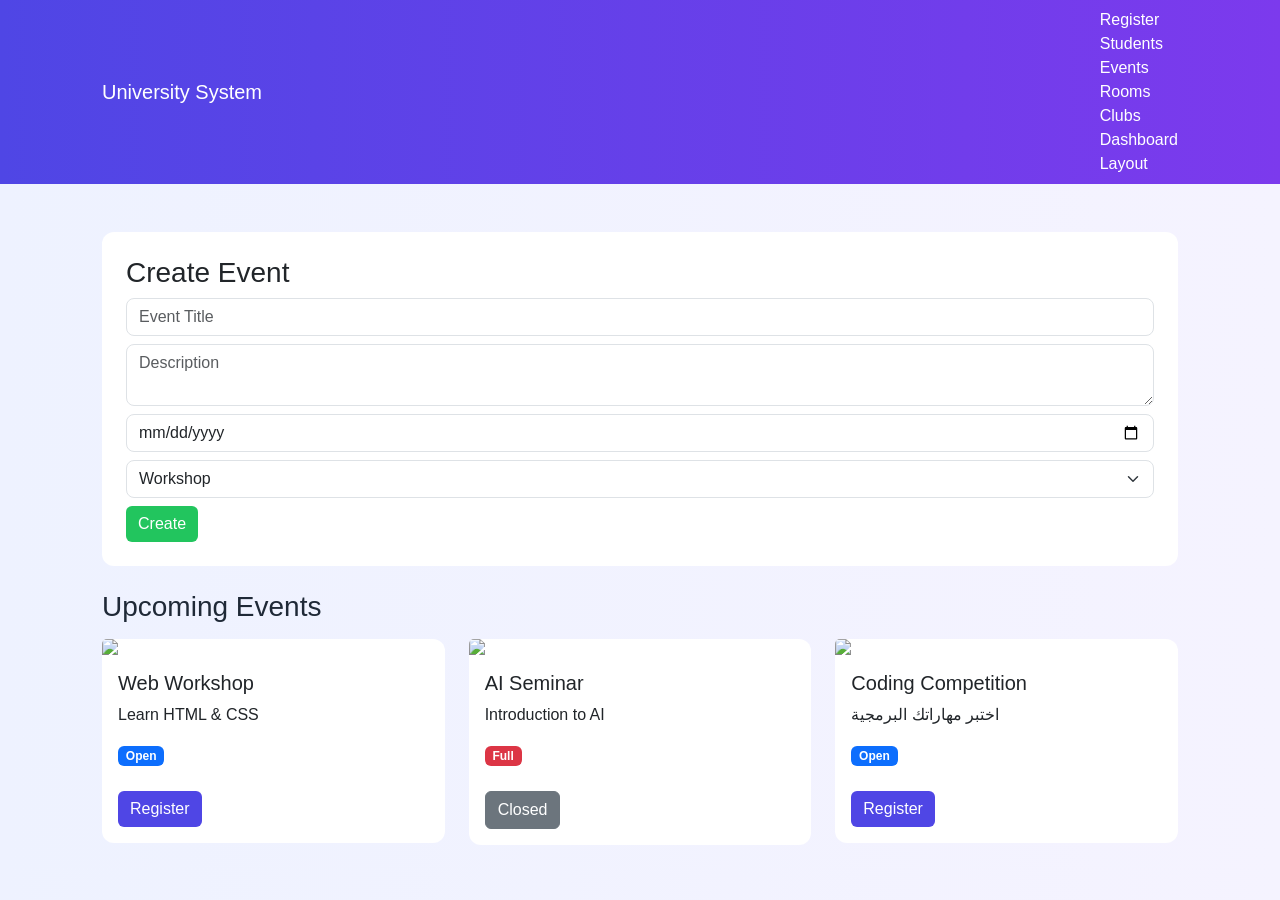
==== events.html @ 8670e911 "Add files via upload" ====
<!DOCTYPE html>
<html lang="en">
<head>
  <meta charset="UTF-8">
  <title>Events</title>

  <!-- Bootstrap -->
  <link href="https://cdn.jsdelivr.net/npm/bootstrap@5.3.0/dist/css/bootstrap.min.css" rel="stylesheet">
</head>

<body>

<!-- Navbar -->
<nav class="navbar navbar-expand-lg navbar-dark bg-primary">
  <div class="container">
    <a class="navbar-brand" href="#">University System</a>

    <div>
      <a class="nav-link text-white" href="index.html">Register</a>
      <a class="nav-link text-white" href="students.html">Students</a>
      <a class="nav-link text-white" href="events.html">Events</a>
      <a class="nav-link text-white" href="room.html">Rooms</a>
      <a class="nav-link text-white" href="clubs.html">Clubs</a>
      <a class="nav-link text-white" href="dashboard.html">Dashboard</a>
      <a class="nav-link text-white" href="layout.html">Layout</a>
    </div>
  </div>
</nav>

<!-- Event Form -->
<div class="container mt-5">
  <div class="card p-4 mb-4">
    <h3>Create Event</h3>

    <form>
      <input class="form-control mb-2" placeholder="Event Title" required>
      <textarea class="form-control mb-2" placeholder="Description" required></textarea>
      <input type="date" class="form-control mb-2" required>

      <select class="form-select mb-2">
        <option>Workshop</option>
        <option>Seminar</option>
      </select>

      <button class="btn btn-success">Create</button>
    </form>
  </div>

  <!-- Event Gallery -->
  <h3 class="mb-3">Upcoming Events</h3>

  <div class="row">

    <!-- Event 1 -->
    <div class="col-md-4 mb-4">
      <div class="card">
        <img src="https://via.placeholder.com/300" class="card-img-top">

        <div class="card-body">
          <h5 class="card-title">Web Workshop</h5>
          <p class="card-text">Learn HTML & CSS</p>

          <span class="badge bg-primary">Open</span>

          <br><br>
          <button class="btn btn-primary">Register</button>
        </div>
      </div>
    </div>

    <!-- Event 2 -->
    <div class="col-md-4 mb-4">
      <div class="card">
        <img src="https://via.placeholder.com/300" class="card-img-top">

        <div class="card-body">
          <h5 class="card-title">AI Seminar</h5>
          <p class="card-text">Introduction to AI</p>

          <span class="badge bg-danger">Full</span>

          <br><br>
          <button class="btn btn-secondary">Closed</button>
        </div>
      </div>
    </div>

    <link rel="stylesheet" href="style.css">

    <!-- Event 3 -->
    <div class="col-md-4 mb-4">
      <div class="card">
        <img src="https://via.placeholder.com/300" class="card-img-top">

        <div class="card-body">
          <h5 class="card-title">Coding Competition</h5>
          <p class="card-text">اختبر مهاراتك البرمجية</p>

          <span class="badge bg-primary">Open</span>

          <br><br>
          <button class="btn btn-primary">Register</button>
        </div>
      </div>
    </div>

  </div>
</div>

</body>
</html>
---- style.css ----
:root {
  --primary: #4f46e5;
  --secondary: #7c3aed;
  --success: #22c55e;
  --danger: #ef4444;
  --light-bg: #f8fafc;
  --card-bg: #ffffff;
  --text-dark: #1f2937;
}


body {
  font-family: 'Segoe UI', sans-serif;
  background: linear-gradient(to right, #eef2ff, #f5f3ff);
  color: var(--text-dark);
  margin: 0;
}


.navbar {
  background: linear-gradient(90deg, var(--primary), var(--secondary)) !important;
}

.navbar .nav-link {
  margin-left: 10px;
  transition: 0.3s;
}

.navbar .nav-link:hover {
  opacity: 0.8;
}


.card {
  border-radius: 12px;
  border: none;
  background: var(--card-bg);
  width: 100%; 
  transition: 0.3s;
}

.card:hover {
  transform: translateY(-5px);
}


form {
  background: white;
  border-radius: 12px;
}


.form-control,
.form-select {
  border-radius: 8px;
}

.form-control:focus,
.form-select:focus {
  border-color: var(--primary);
  box-shadow: 0 0 0 0.2rem rgba(79, 70, 229, 0.2);
}


.btn-primary {
  background-color: var(--primary);
  border: none;
}

.btn-success {
  background-color: var(--success);
  border: none;
}

.btn-danger {
  background-color: var(--danger);
  border: none;
}


.badge {
  border-radius: 6px;
  font-size: 12px;
}


.table thead {
  background: var(--primary);
  color: white;
}


.container {
  max-width: 1100px;
}


.rooms-container {
  display: flex;
  gap: 20px;
  flex-wrap: wrap;
  justify-content: center;
}


.card {
  max-width: 100%;
}
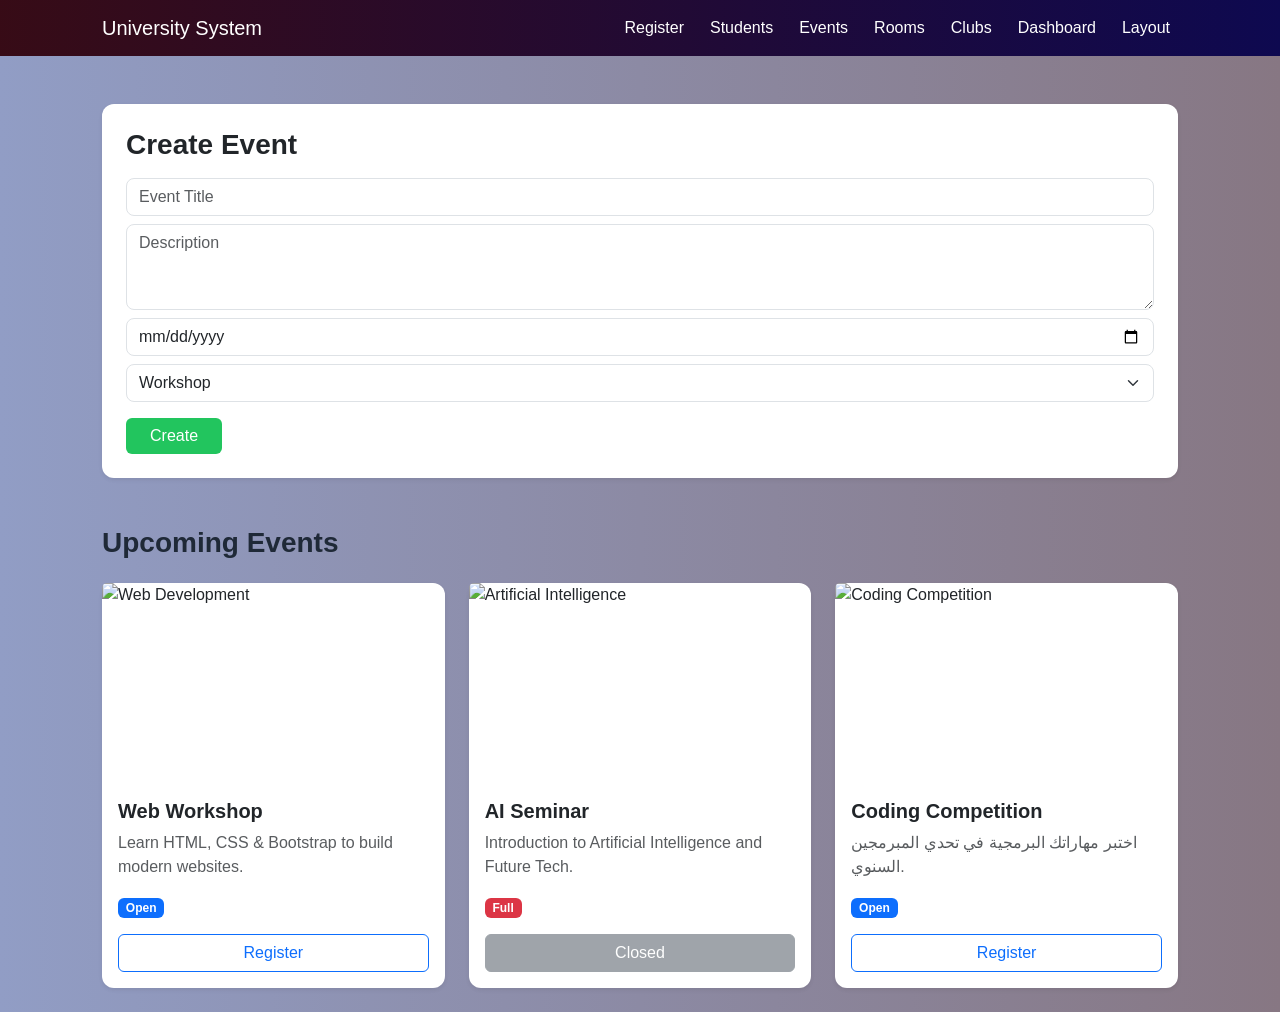
==== commit 3b767141: "fixed css add imges" ====
--- a/events.html
+++ b/events.html
@@ -2,104 +2,90 @@
 <html lang="en">
 <head>
   <meta charset="UTF-8">
-  <title>Events</title>
+  <title>Events - University System</title>
+  <link href="https://cdn.jsdelivr.net/npm/bootstrap@5.3.0/dist/css/bootstrap.min.css" rel="stylesheet">
+  <link rel="stylesheet" href="style.css">
+  <style>
+    /* لمسة إضافية لتوحيد حجم الصور */
+    .card-img-top {
+        height: 200px;
+        object-fit: cover; /* عشان الصورة ما تطلعش مضغوطة */
+    }
+  </style>
+</head>
+<body class="bg-light">
 
-  <!-- Bootstrap -->
-  <link href="https://cdn.jsdelivr.net/npm/bootstrap@5.3.0/dist/css/bootstrap.min.css" rel="stylesheet">
-</head>
-
-<body>
-
-<!-- Navbar -->
 <nav class="navbar navbar-expand-lg navbar-dark bg-primary">
   <div class="container">
     <a class="navbar-brand" href="#">University System</a>
-
-    <div>
-      <a class="nav-link text-white" href="index.html">Register</a>
-      <a class="nav-link text-white" href="students.html">Students</a>
-      <a class="nav-link text-white" href="events.html">Events</a>
-      <a class="nav-link text-white" href="room.html">Rooms</a>
-      <a class="nav-link text-white" href="clubs.html">Clubs</a>
-      <a class="nav-link text-white" href="dashboard.html">Dashboard</a>
-      <a class="nav-link text-white" href="layout.html">Layout</a>
+    <div class="ms-auto d-flex">
+      <a class="nav-link text-white px-2" href="index.html">Register</a>
+      <a class="nav-link text-white px-2" href="students.html">Students</a>
+      <a class="nav-link text-white px-2" href="events.html">Events</a>
+      <a class="nav-link text-white px-2" href="room.html">Rooms</a>
+      <a class="nav-link text-white px-2" href="clubs.html">Clubs</a>
+      <a class="nav-link text-white px-2" href="dashboard.html">Dashboard</a>
+      <a class="nav-link text-white px-2" href="layout.html">Layout</a>
     </div>
   </div>
 </nav>
 
-<!-- Event Form -->
 <div class="container mt-5">
-  <div class="card p-4 mb-4">
-    <h3>Create Event</h3>
-
+  <div class="card p-4 mb-5 shadow-sm">
+    <h3 class="fw-bold mb-3">Create Event</h3>
     <form>
       <input class="form-control mb-2" placeholder="Event Title" required>
-      <textarea class="form-control mb-2" placeholder="Description" required></textarea>
+      <textarea class="form-control mb-2" placeholder="Description" rows="3" required></textarea>
       <input type="date" class="form-control mb-2" required>
-
-      <select class="form-select mb-2">
+      <select class="form-select mb-3">
         <option>Workshop</option>
         <option>Seminar</option>
       </select>
-
-      <button class="btn btn-success">Create</button>
+      <button class="btn btn-success px-4">Create</button>
     </form>
   </div>
 
-  <!-- Event Gallery -->
-  <h3 class="mb-3">Upcoming Events</h3>
-
+  <h3 class="mb-4 fw-bold">Upcoming Events</h3>
   <div class="row">
 
-    <!-- Event 1 -->
     <div class="col-md-4 mb-4">
-      <div class="card">
-        <img src="https://via.placeholder.com/300" class="card-img-top">
-
+      <div class="card h-100 shadow-sm">
+        <img src="https://images.unsplash.com/photo-1593720213428-28a5b9e94613?q=80&w=500&auto=format&fit=crop" class="card-img-top" alt="Web Development">
         <div class="card-body">
-          <h5 class="card-title">Web Workshop</h5>
-          <p class="card-text">Learn HTML & CSS</p>
-
-          <span class="badge bg-primary">Open</span>
-
-          <br><br>
-          <button class="btn btn-primary">Register</button>
+          <h5 class="card-title fw-bold">Web Workshop</h5>
+          <p class="card-text text-muted">Learn HTML, CSS & Bootstrap to build modern websites.</p>
+          <span class="badge bg-primary mb-3">Open</span>
+          <div class="d-grid">
+            <button class="btn btn-outline-primary">Register</button>
+          </div>
         </div>
       </div>
     </div>
 
-    <!-- Event 2 -->
     <div class="col-md-4 mb-4">
-      <div class="card">
-        <img src="https://via.placeholder.com/300" class="card-img-top">
-
+      <div class="card h-100 shadow-sm">
+        <img src="https://images.unsplash.com/photo-1677442136019-21780ecad995?q=80&w=500&auto=format&fit=crop" class="card-img-top" alt="Artificial Intelligence">
         <div class="card-body">
-          <h5 class="card-title">AI Seminar</h5>
-          <p class="card-text">Introduction to AI</p>
-
-          <span class="badge bg-danger">Full</span>
-
-          <br><br>
-          <button class="btn btn-secondary">Closed</button>
+          <h5 class="card-title fw-bold">AI Seminar</h5>
+          <p class="card-text text-muted">Introduction to Artificial Intelligence and Future Tech.</p>
+          <span class="badge bg-danger mb-3">Full</span>
+          <div class="d-grid">
+            <button class="btn btn-secondary disabled">Closed</button>
+          </div>
         </div>
       </div>
     </div>
 
-    <link rel="stylesheet" href="style.css">
-
-    <!-- Event 3 -->
     <div class="col-md-4 mb-4">
-      <div class="card">
-        <img src="https://via.placeholder.com/300" class="card-img-top">
-
+      <div class="card h-100 shadow-sm">
+        <img src="https://images.unsplash.com/photo-1504384308090-c894fdcc538d?q=80&w=500&auto=format&fit=crop" class="card-img-top" alt="Coding Competition">
         <div class="card-body">
-          <h5 class="card-title">Coding Competition</h5>
-          <p class="card-text">اختبر مهاراتك البرمجية</p>
-
-          <span class="badge bg-primary">Open</span>
-
-          <br><br>
-          <button class="btn btn-primary">Register</button>
+          <h5 class="card-title fw-bold">Coding Competition</h5>
+          <p class="card-text text-muted">اختبر مهاراتك البرمجية في تحدي المبرمجين السنوي.</p>
+          <span class="badge bg-primary mb-3">Open</span>
+          <div class="d-grid">
+            <button class="btn btn-outline-primary">Register</button>
+          </div>
         </div>
       </div>
     </div>
@@ -107,5 +93,7 @@
   </div>
 </div>
 
+<script src="https://cdn.jsdelivr.net/npm/bootstrap@5.3.0/dist/js/bootstrap.bundle.min.js"></script>
+
 </body>
 </html>
--- a/style.css
+++ b/style.css
@@ -1,7 +1,7 @@
 
 :root {
-  --primary: #4f46e5;
-  --secondary: #7c3aed;
+  --primary: hsl(345, 66%, 13%);
+  --secondary: #0e0950;
   --success: #22c55e;
   --danger: #ef4444;
   --light-bg: #f8fafc;
@@ -12,7 +12,7 @@
 
 body {
   font-family: 'Segoe UI', sans-serif;
-  background: linear-gradient(to right, #eef2ff, #f5f3ff);
+  background: linear-gradient(to right, #919dc5, #877783);
   color: var(--text-dark);
   margin: 0;
 }
